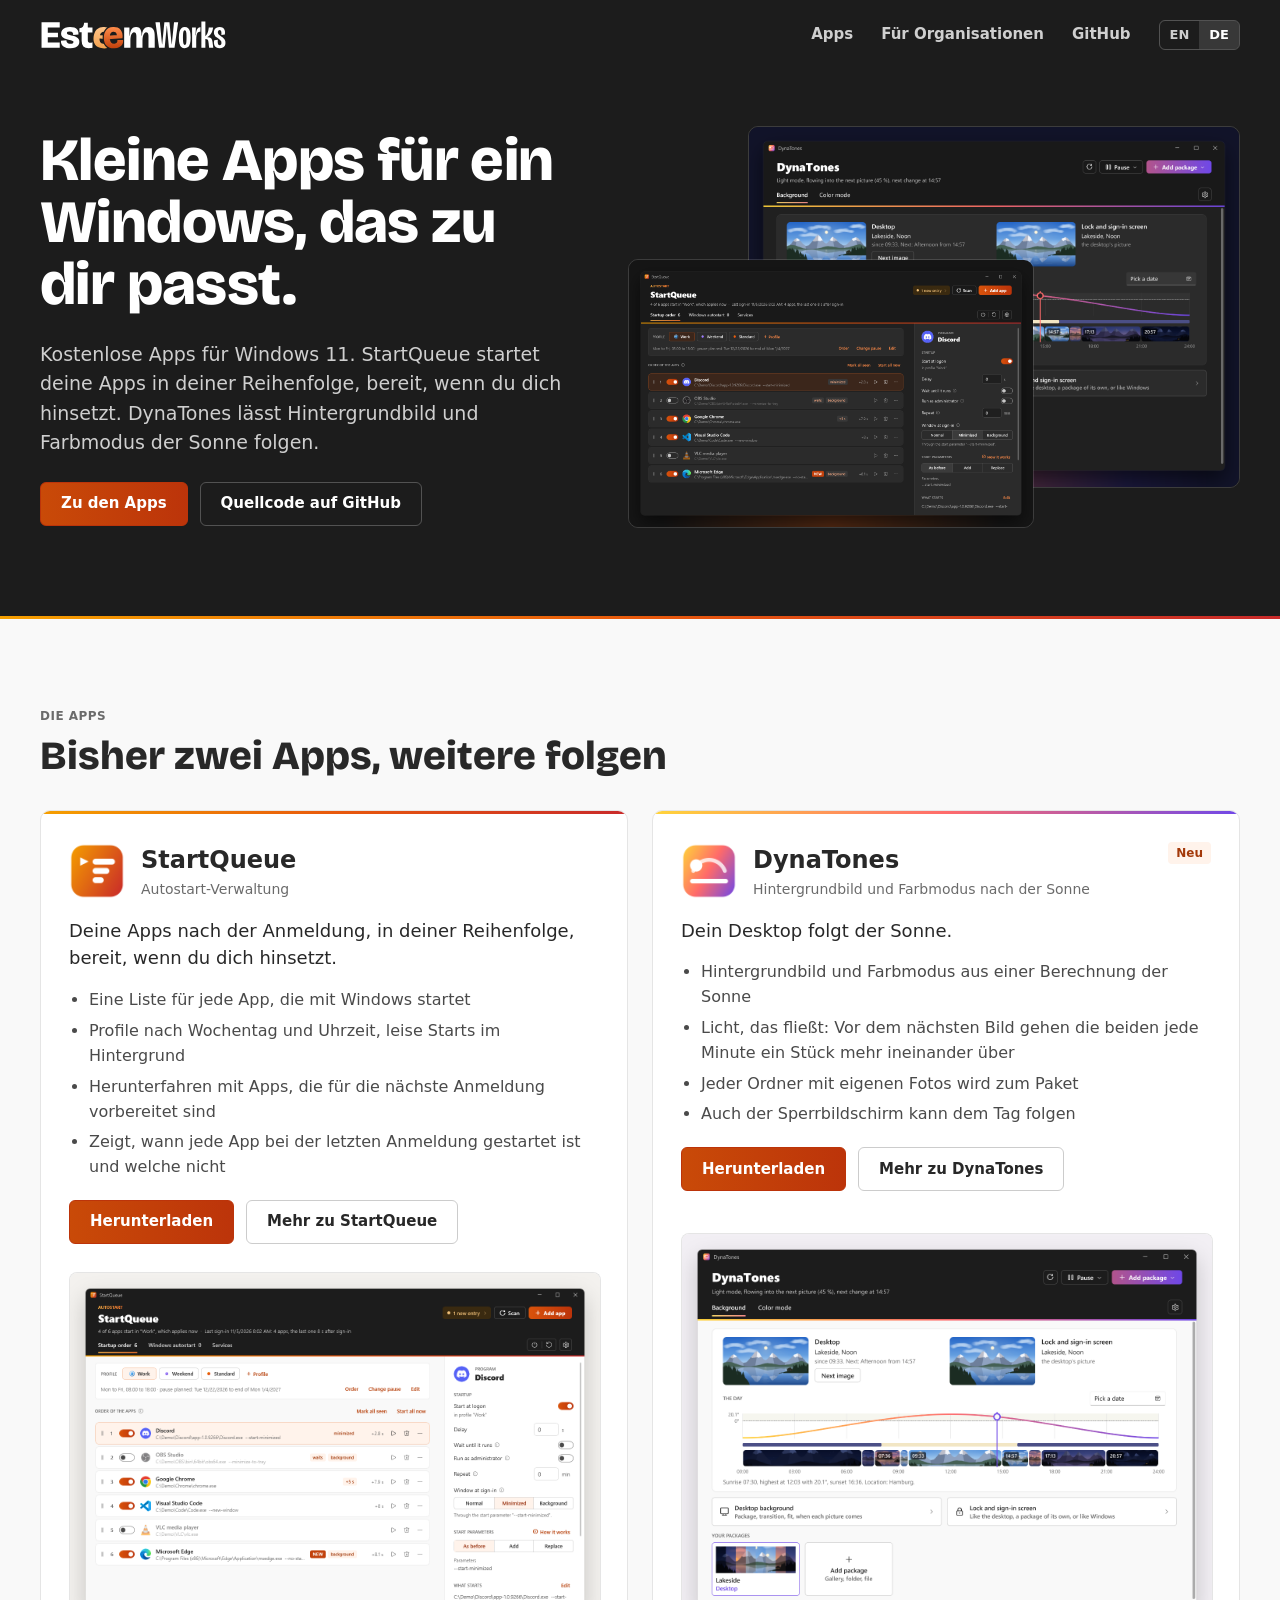
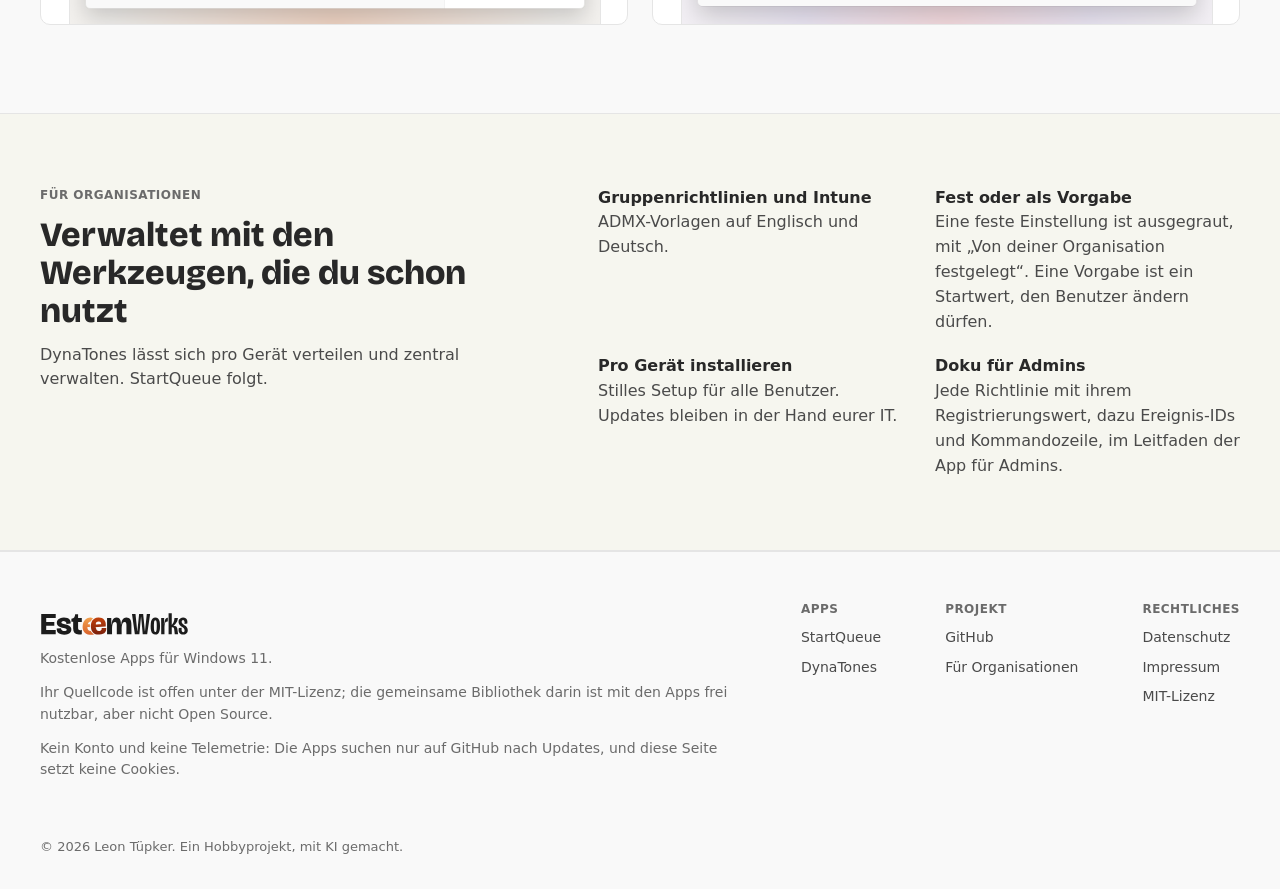
==== de/index.html @ 3b3084d9 "Add the EsteemWorks website Static site in English and German built from the design: home, StartQueu" ====
<!doctype html>
<html lang="de">
<head>
<meta charset="utf-8">
<meta name="viewport" content="width=device-width, initial-scale=1">
<meta name="color-scheme" content="light dark">
<title>EsteemWorks: kleine Apps für Windows 11</title>
<meta name="description" content="Kostenlose Apps für Windows 11. StartQueue startet deine Apps in deiner Reihenfolge, DynaTones lässt Hintergrundbild und Farbmodus der Sonne folgen.">
<link rel="icon" type="image/png" sizes="64x64" href="../assets/img/favicon-64.png">
<link rel="apple-touch-icon" href="../assets/img/apple-touch-icon.png">
<link rel="stylesheet" href="../assets/site.css">
</head>
<body>
<div class="ew" style="background: var(--Bg); color: var(--Text2); font-family: 'Segoe UI', system-ui, sans-serif; font-size: 16px; line-height: 1.55; min-height: 100vh">

<header style="background: var(--HeroBg)">
<nav class="ew-nav" aria-label="Hauptmenü" style="max-width: 1200px; margin: 0 auto; padding: 20px 24px; display: flex; flex-wrap: wrap; align-items: center; justify-content: space-between; gap: 16px 32px">
<a href="index.html" aria-label="EsteemWorks Startseite" style="display: flex; align-items: center"><img src="../assets/img/esteemworks-wordmark-ember-dark.svg" alt="EsteemWorks" width="187" height="30" style="height: 30px; width: auto; display: block"></a>
<div style="display: flex; flex-wrap: wrap; align-items: center; gap: 8px 28px; font-size: 15px; font-weight: 600">
<a href="#apps">Apps</a>
<a href="#organizations">Für Organisationen</a>
<a href="https://github.com/esteemworks">GitHub</a>
<div role="group" aria-label="Sprache" style="display: inline-flex; border: 1px solid rgba(255,255,255,.24); border-radius: 6px; overflow: hidden; font-size: 13px">
<a href="../index.html" hreflang="en" lang="en" style="padding: 4px 10px">EN</a>
<a href="index.html" hreflang="de" lang="de" aria-current="true" style="padding: 4px 10px; background: rgba(255,255,255,.12); color: #ffffff">DE</a>
</div>
</div>
</nav>

<section style="max-width: 1200px; margin: 0 auto; padding: 56px 24px 88px; display: flex; flex-wrap: wrap; align-items: center; gap: 56px">
<div style="flex: 1 1 440px; min-width: 0; display: flex; flex-direction: column; gap: 24px">
<h1 style="margin: 0; font-family: 'Bricolage Grotesque', system-ui, sans-serif; font-weight: 800; font-size: clamp(40px, 5vw, 60px); line-height: 1.04; letter-spacing: -0.01em; color: #ffffff">Kleine Apps für ein Windows, das zu dir passt.</h1>
<p style="margin: 0; font-size: 19px; line-height: 1.55; color: #cfcfcf; max-width: 34em">Kostenlose Apps für Windows 11. StartQueue startet deine Apps in deiner Reihenfolge, bereit, wenn du dich hinsetzt. DynaTones lässt Hintergrundbild und Farbmodus der Sonne folgen.</p>
<div style="display: flex; flex-wrap: wrap; gap: 12px">
<a class="ew-btn ew-btn-primary" href="#apps">Zu den Apps</a>
<a class="ew-btn ew-btn-hero" href="https://github.com/esteemworks">Quellcode auf GitHub</a>
</div>
</div>
<div style="flex: 1 1 520px; min-width: 0; position: relative; padding-bottom: 40px">
<img src="../assets/img/dynatones-dark.png" alt="DynaTones, die Tagesansicht mit dem Bild von jetzt und dem nächsten" width="1360" height="1000" style="display: block; width: 80%; height: auto; margin-left: auto; border-radius: 10px; border: 1px solid rgba(255,255,255,.14)">
<img src="../assets/img/startqueue-dark.png" alt="StartQueue, die Startreihenfolge mit Profilen" width="1360" height="900" style="position: absolute; left: 0; bottom: 0; width: 66%; height: auto; border-radius: 10px; border: 1px solid rgba(255,255,255,.14)">
</div>
</section>
</header>
<div aria-hidden="true" style="height: 3px; background: linear-gradient(90deg, #f59f00, #e8590c, #c92a2a)"></div>

<main>
<section id="apps" style="max-width: 1200px; margin: 0 auto; padding: 88px 24px; display: flex; flex-direction: column; gap: 32px">
<div style="display: flex; flex-direction: column; gap: 8px">
<p style="margin: 0; font-size: 12px; font-weight: 600; letter-spacing: 0.04em; text-transform: uppercase; color: var(--Text4)">Die Apps</p>
<h2 style="margin: 0; font-family: 'Bricolage Grotesque', system-ui, sans-serif; font-weight: 800; font-size: 40px; line-height: 1.1; color: var(--Text1)">Bisher zwei Apps, weitere folgen</h2>
</div>
<div style="display: grid; grid-template-columns: repeat(auto-fit, minmax(min(100%, 480px), 1fr)); gap: 24px">

<article style="background: var(--Surface); border: 1px solid var(--Line); border-radius: 10px; overflow: hidden; display: flex; flex-direction: column">
<div aria-hidden="true" style="height: 3px; background: linear-gradient(90deg, #f59f00, #e8590c, #c92a2a)"></div>
<div style="padding: 28px 28px 0; display: flex; flex-direction: column; gap: 16px; flex-grow: 1">
<div style="display: flex; align-items: center; gap: 16px">
<img src="../assets/img/startqueue-icon.png" alt="" width="56" height="56" style="width: 56px; height: 56px">
<div>
<h3 style="margin: 0; font-size: 24px; font-weight: 700; color: var(--Text1)">StartQueue</h3>
<p style="margin: 0; font-size: 14px; color: var(--Text4)">Autostart-Verwaltung</p>
</div>
</div>
<p style="margin: 0; font-size: 18px; color: var(--Text1)">Deine Apps nach der Anmeldung, in deiner Reihenfolge, bereit, wenn du dich hinsetzt.</p>
<ul style="margin: 0; padding-left: 20px; display: flex; flex-direction: column; gap: 6px; color: var(--Text3)">
<li>Eine Liste für jede App, die mit Windows startet</li>
<li>Profile nach Wochentag und Uhrzeit, leise Starts im Hintergrund</li>
<li>Herunterfahren mit Apps, die für die nächste Anmeldung vorbereitet sind</li>
<li>Zeigt, wann jede App bei der letzten Anmeldung gestartet ist und welche nicht</li>
</ul>
<div style="display: flex; flex-wrap: wrap; gap: 12px; padding-top: 4px">
<a class="ew-btn ew-btn-primary" href="https://github.com/esteemworks/StartQueue/releases/latest">Herunterladen</a>
<a class="ew-btn ew-btn-secondary" href="startqueue/index.html">Mehr zu StartQueue</a>
</div>
</div>
<div style="padding: 28px 28px 0">
<picture><source media="(prefers-color-scheme: dark)" srcset="../assets/img/startqueue-dark.png"><img src="../assets/img/startqueue-light.png" alt="StartQueue, die Startreihenfolge mit Profilen" width="1360" height="900" style="display: block; width: 100%; height: auto; border-radius: 8px 8px 0 0; border: 1px solid var(--Line); border-bottom: 0"></picture>
</div>
</article>

<article style="background: var(--Surface); border: 1px solid var(--Line); border-radius: 10px; overflow: hidden; display: flex; flex-direction: column">
<div aria-hidden="true" style="height: 3px; background: linear-gradient(90deg, #ffd43b, #ff6b6b, #7048e8)"></div>
<div style="padding: 28px 28px 0; display: flex; flex-direction: column; gap: 16px; flex-grow: 1">
<div style="display: flex; align-items: center; gap: 16px">
<img src="../assets/img/dynatones-icon.png" alt="" width="56" height="56" style="width: 56px; height: 56px">
<div style="flex-grow: 1">
<h3 style="margin: 0; font-size: 24px; font-weight: 700; color: var(--Text1)">DynaTones</h3>
<p style="margin: 0; font-size: 14px; color: var(--Text4)">Hintergrundbild und Farbmodus nach der Sonne</p>
</div>
<span style="align-self: flex-start; padding: 2px 8px; border-radius: 4px; background: var(--ChipBg); color: var(--ChipText); font-size: 12px; font-weight: 600">Neu</span>
</div>
<p style="margin: 0; font-size: 18px; color: var(--Text1)">Dein Desktop folgt der Sonne.</p>
<ul style="margin: 0; padding-left: 20px; display: flex; flex-direction: column; gap: 6px; color: var(--Text3)">
<li>Hintergrundbild und Farbmodus aus einer Berechnung der Sonne</li>
<li>Licht, das fließt: Vor dem nächsten Bild gehen die beiden jede Minute ein Stück mehr ineinander über</li>
<li>Jeder Ordner mit eigenen Fotos wird zum Paket</li>
<li>Auch der Sperrbildschirm kann dem Tag folgen</li>
</ul>
<div style="display: flex; flex-wrap: wrap; gap: 12px; padding-top: 4px">
<a class="ew-btn ew-btn-primary" href="https://github.com/esteemworks/DynaTones/releases/latest">Herunterladen</a>
<a class="ew-btn ew-btn-secondary" href="dynatones/index.html">Mehr zu DynaTones</a>
</div>
</div>
<div style="padding: 28px 28px 0">
<picture><source media="(prefers-color-scheme: dark)" srcset="../assets/img/dynatones-dark.png"><img src="../assets/img/dynatones-light.png" alt="DynaTones, die Tagesansicht mit dem Bild von jetzt und dem nächsten" width="1360" height="1000" style="display: block; width: 100%; height: auto; border-radius: 8px 8px 0 0; border: 1px solid var(--Line); border-bottom: 0"></picture>
</div>
</article>

</div>
</section>

<section id="organizations" style="background: var(--Surface2); border-top: 1px solid var(--Line); border-bottom: 1px solid var(--Line)">
<div style="max-width: 1200px; margin: 0 auto; padding: 72px 24px; display: flex; flex-wrap: wrap; gap: 40px 56px; align-items: flex-start">
<div style="flex: 1 1 380px; min-width: 0; display: flex; flex-direction: column; gap: 12px">
<p style="margin: 0; font-size: 12px; font-weight: 600; letter-spacing: 0.04em; text-transform: uppercase; color: var(--Text4)">Für Organisationen</p>
<h2 style="margin: 0; font-family: 'Bricolage Grotesque', system-ui, sans-serif; font-weight: 800; font-size: 34px; line-height: 1.12; color: var(--Text1)">Verwaltet mit den Werkzeugen, die du schon nutzt</h2>
<p style="margin: 0; color: var(--Text3)">DynaTones lässt sich pro Gerät verteilen und zentral verwalten. StartQueue folgt.</p>
</div>
<ul style="flex: 1 1 520px; min-width: 0; margin: 0; padding: 0; list-style: none; display: grid; grid-template-columns: repeat(auto-fit, minmax(min(100%, 240px), 1fr)); gap: 20px 32px; color: var(--Text3)">
<li><strong style="display: block; color: var(--Text1); font-weight: 700">Gruppenrichtlinien und Intune</strong>ADMX-Vorlagen auf Englisch und Deutsch.</li>
<li><strong style="display: block; color: var(--Text1); font-weight: 700">Fest oder als Vorgabe</strong>Eine feste Einstellung ist ausgegraut, mit „Von deiner Organisation festgelegt“. Eine Vorgabe ist ein Startwert, den Benutzer ändern dürfen.</li>
<li><strong style="display: block; color: var(--Text1); font-weight: 700">Pro Gerät installieren</strong>Stilles Setup für alle Benutzer. Updates bleiben in der Hand eurer IT.</li>
<li><strong style="display: block; color: var(--Text1); font-weight: 700">Doku für Admins</strong>Jede Richtlinie mit ihrem Registrierungswert, dazu Ereignis-IDs und Kommandozeile, im Leitfaden der App für Admins.</li>
</ul>
</div>
</section>

</main>


<footer class="ew-foot" style="background: var(--Footer); border-top: 1px solid var(--Line)">
<div style="max-width: 1200px; margin: 0 auto; padding: 48px 24px 40px; display: flex; flex-wrap: wrap; gap: 32px 64px; justify-content: space-between">
<div style="display: flex; flex-direction: column; gap: 12px; flex: 1 1 280px">
<picture><source media="(prefers-color-scheme: dark)" srcset="../assets/img/esteemworks-wordmark-ember-dark.svg"><img src="../assets/img/esteemworks-wordmark-ember-light.svg" alt="EsteemWorks" width="149" height="24" style="height: 24px; width: auto; display: block; align-self: flex-start"></picture>
<p style="margin: 0; font-size: 14px; color: var(--Text4)">Kostenlose Apps für Windows 11.</p>
<p style="margin: 0; font-size: 14px; color: var(--Text4)">Ihr Quellcode ist offen unter der MIT-Lizenz; die gemeinsame Bibliothek darin ist mit den Apps frei nutzbar, aber nicht Open Source.</p>
<p style="margin: 0; font-size: 14px; color: var(--Text4)">Kein Konto und keine Telemetrie: Die Apps suchen nur auf GitHub nach Updates, und diese Seite setzt keine Cookies.</p>
</div>
<div style="display: flex; flex-wrap: wrap; gap: 32px 64px; font-size: 14px">
<div style="display: flex; flex-direction: column; gap: 8px">
<p style="margin: 0; font-size: 12px; font-weight: 600; letter-spacing: 0.04em; text-transform: uppercase; color: var(--Text4)">Apps</p>
<a href="startqueue/index.html">StartQueue</a>
<a href="dynatones/index.html">DynaTones</a>
</div>
<div style="display: flex; flex-direction: column; gap: 8px">
<p style="margin: 0; font-size: 12px; font-weight: 600; letter-spacing: 0.04em; text-transform: uppercase; color: var(--Text4)">Projekt</p>
<a href="https://github.com/esteemworks">GitHub</a>
<a href="#organizations">Für Organisationen</a>
</div>
<div style="display: flex; flex-direction: column; gap: 8px">
<p style="margin: 0; font-size: 12px; font-weight: 600; letter-spacing: 0.04em; text-transform: uppercase; color: var(--Text4)">Rechtliches</p>
<a href="datenschutz/index.html">Datenschutz</a>
<a href="impressum/index.html">Impressum</a>
<a href="https://github.com/esteemworks/StartQueue/blob/main/LICENSE">MIT-Lizenz</a>
</div>
</div>
</div>
<div style="max-width: 1200px; margin: 0 auto; padding: 16px 24px 32px; font-size: 13px; color: var(--Text4)">© 2026 Leon Tüpker. Ein Hobbyprojekt, mit KI gemacht.</div>
</footer>

</div>
</body>
</html>
---- assets/site.css ----
@font-face{font-family:"Bricolage Grotesque";src:url("fonts/BricolageGrotesque-Variable.ttf") format("truetype");font-weight:200 800;font-stretch:75% 100%;font-display:swap}
:root{color-scheme:light;--Bg:#f9f9f9;--Surface:#ffffff;--Surface2:#f6f6ef;--Line:#e5e5e5;--ControlLine:#cccccc;--Text1:#282828;--Text2:#363636;--Text3:#4a4a4a;--Text4:#6b6b6b;--Accent:#b8400a;--Hover:#f3f3f3;--Footer:#f9f9f9;--HeroBg:#1c1c1c;--ChipBg:#fff3eb;--ChipText:#a3390a;--WarnBg:#fbf1e1;--WarnText:#8a560c;--Focus:#e8590c}
@media (prefers-color-scheme: dark){:root{color-scheme:dark;--Bg:#202020;--Surface:#2b2b2b;--Surface2:#333333;--Line:#3a3a3a;--ControlLine:#5a5a5a;--Text1:#ffffff;--Text2:#e4e4e4;--Text3:#c8c8c8;--Text4:#a6a6a6;--Accent:#ff8c4a;--Hover:#323232;--Footer:#262626;--HeroBg:#191919;--ChipBg:#383838;--ChipText:#ffb089;--WarnBg:#433519;--WarnText:#f0c078;--Focus:#ff8c4a}}
body{margin:0;background:var(--Bg)}
picture{display:contents}
a{color:var(--Accent)}
a:hover{color:var(--Text1)}
.ew a:focus-visible,.ew summary:focus-visible{outline:2px solid var(--Focus);outline-offset:3px;border-radius:6px}
.ew-nav a{color:#cfcfcf;text-decoration:none}
.ew-nav a:hover{color:#ffffff}
.ew-hero-link{color:#cfcfcf}
.ew-hero-link:hover{color:#ffffff}
.ew-btn{display:inline-flex;align-items:center;justify-content:center;gap:8px;min-height:44px;padding:0 20px;border-radius:6px;font-size:15px;font-weight:600;text-decoration:none;box-sizing:border-box;border:1px solid transparent}
.ew-btn-primary{background:linear-gradient(90deg,#c94a08,#bc340a);border-color:#bc340a;color:#ffffff}
.ew-btn-primary:hover{background:linear-gradient(90deg,#b04006,#922705);color:#ffffff}
.ew-btn-hero{border-color:rgba(255,255,255,.24);color:#ffffff}
.ew-btn-hero:hover{background:rgba(255,255,255,.12);color:#ffffff}
.ew-btn-secondary{border-color:var(--ControlLine);background:var(--Surface);color:var(--Text1)}
.ew-btn-secondary:hover{background:var(--Hover);color:var(--Text1)}
.ew-foot a{color:var(--Text3);text-decoration:none}
.ew-foot a:hover{color:var(--Accent);text-decoration:underline}
.ew-play:hover .ew-play-dot{transform:scale(1.06)}
.ew-faq summary{cursor:pointer;list-style:none;font-weight:700;color:var(--Text1);padding:18px 0}
.ew-faq summary::-webkit-details-marker{display:none}
.ew-legal h2{margin:16px 0 0;font-size:20px;font-weight:700;line-height:1.3;color:var(--Text1)}
.ew-legal p,.ew-legal ul{margin:0;color:var(--Text3)}
.ew-legal ul{padding-left:20px;display:flex;flex-direction:column;gap:6px}
.ew-legal address{font-style:normal;color:var(--Text3)}
.ew-ph{font-family:Consolas,ui-monospace,monospace;font-size:.95em;color:var(--Text1);background:var(--WarnBg);padding:0 4px;border-radius:4px}
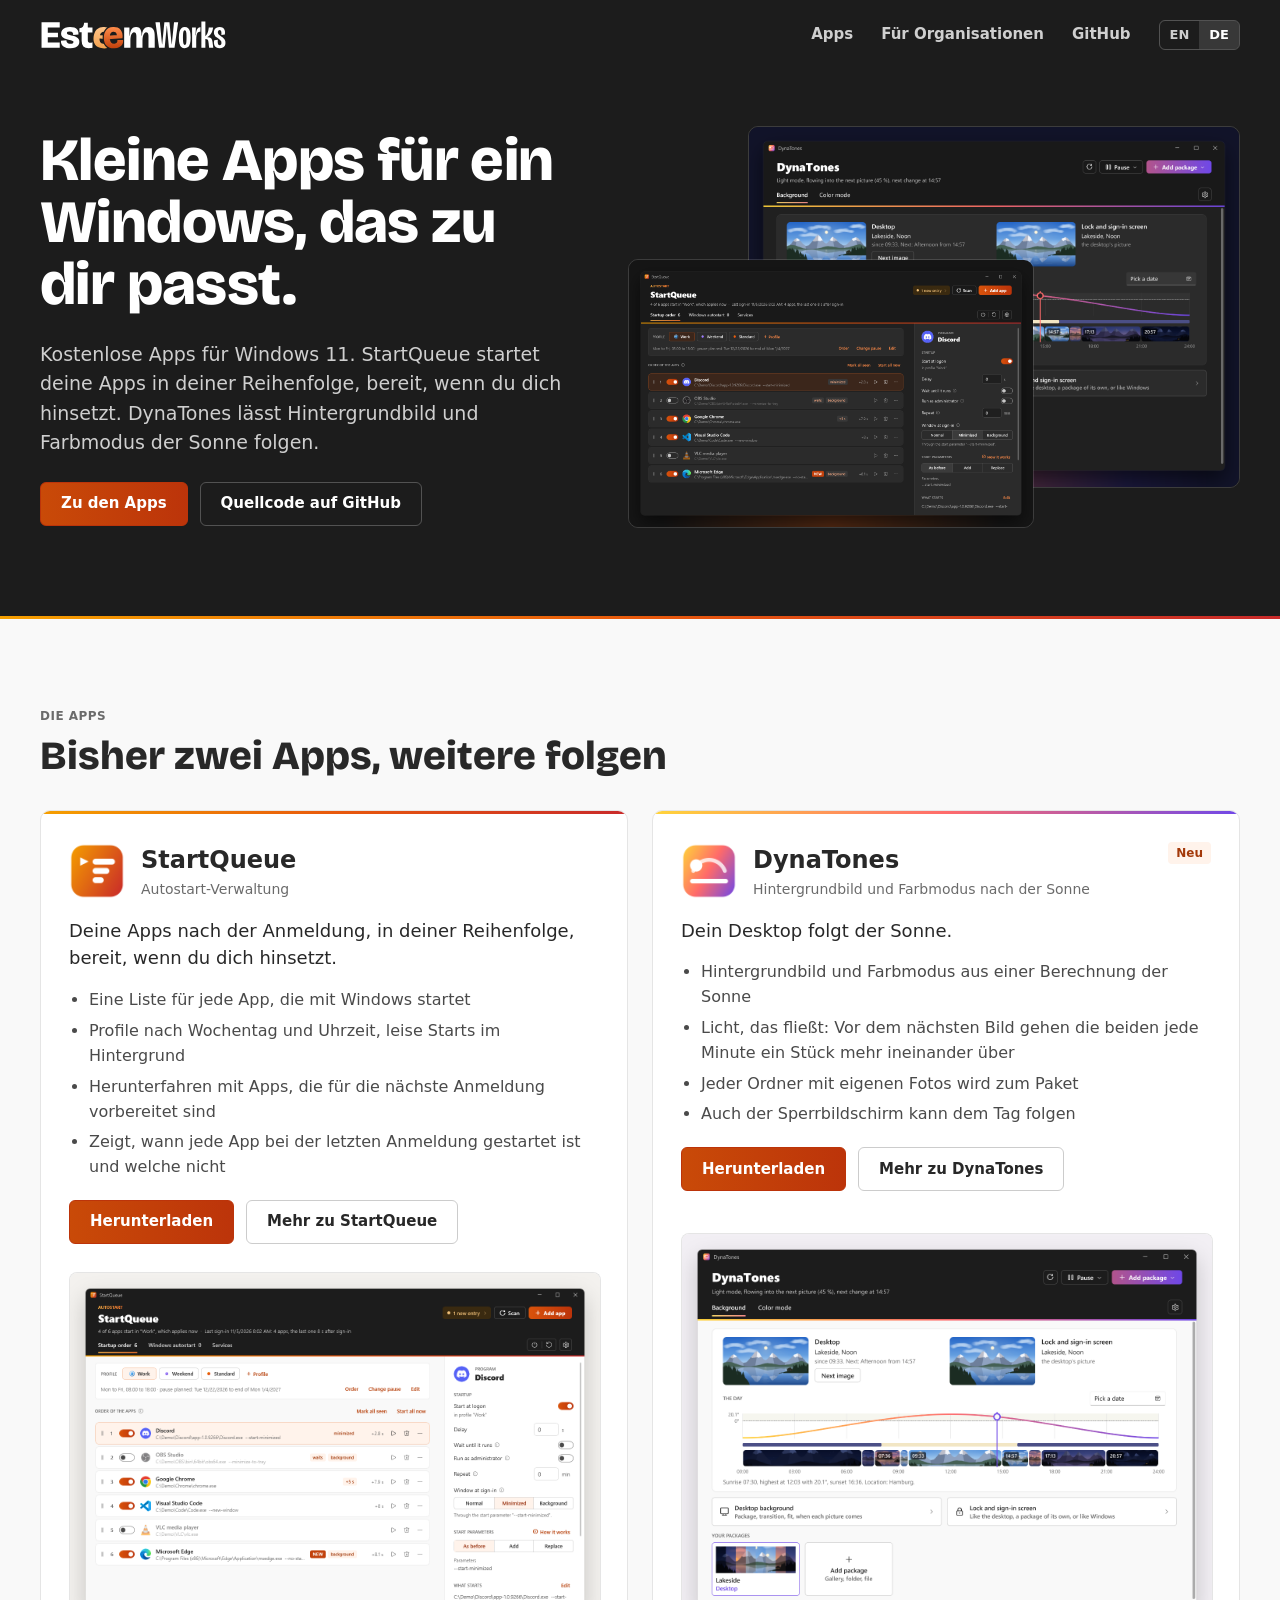
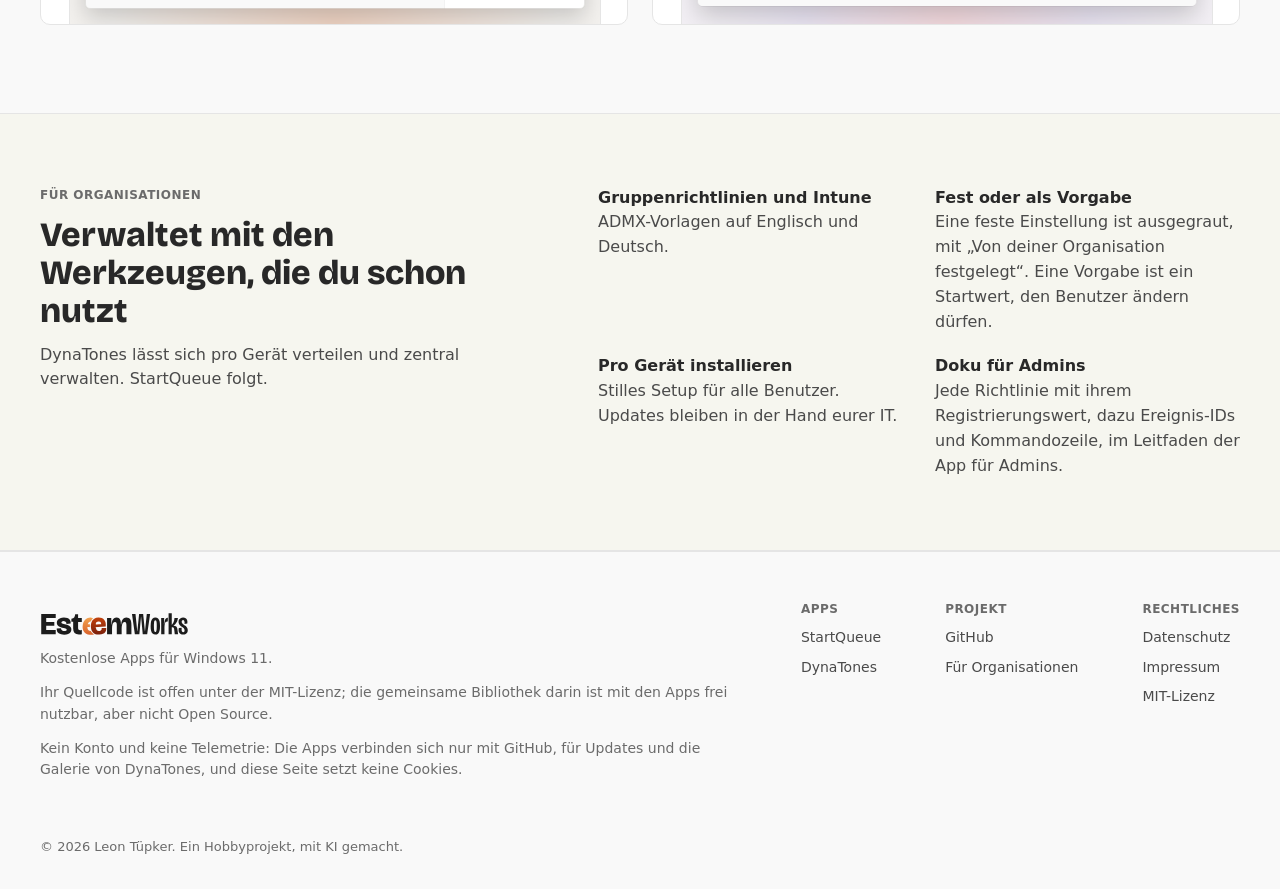
==== commit 98f4363b: "Footer: the apps connect only to GitHub, for updates and the gallery of DynaTones Co-Authored-By: Cl" ====
--- a/de/index.html
+++ b/de/index.html
@@ -135,7 +135,7 @@
 <picture><source media="(prefers-color-scheme: dark)" srcset="../assets/img/esteemworks-wordmark-ember-dark.svg"><img src="../assets/img/esteemworks-wordmark-ember-light.svg" alt="EsteemWorks" width="149" height="24" style="height: 24px; width: auto; display: block; align-self: flex-start"></picture>
 <p style="margin: 0; font-size: 14px; color: var(--Text4)">Kostenlose Apps für Windows 11.</p>
 <p style="margin: 0; font-size: 14px; color: var(--Text4)">Ihr Quellcode ist offen unter der MIT-Lizenz; die gemeinsame Bibliothek darin ist mit den Apps frei nutzbar, aber nicht Open Source.</p>
-<p style="margin: 0; font-size: 14px; color: var(--Text4)">Kein Konto und keine Telemetrie: Die Apps suchen nur auf GitHub nach Updates, und diese Seite setzt keine Cookies.</p>
+<p style="margin: 0; font-size: 14px; color: var(--Text4)">Kein Konto und keine Telemetrie: Die Apps verbinden sich nur mit GitHub, für Updates und die Galerie von DynaTones, und diese Seite setzt keine Cookies.</p>
 </div>
 <div style="display: flex; flex-wrap: wrap; gap: 32px 64px; font-size: 14px">
 <div style="display: flex; flex-direction: column; gap: 8px">
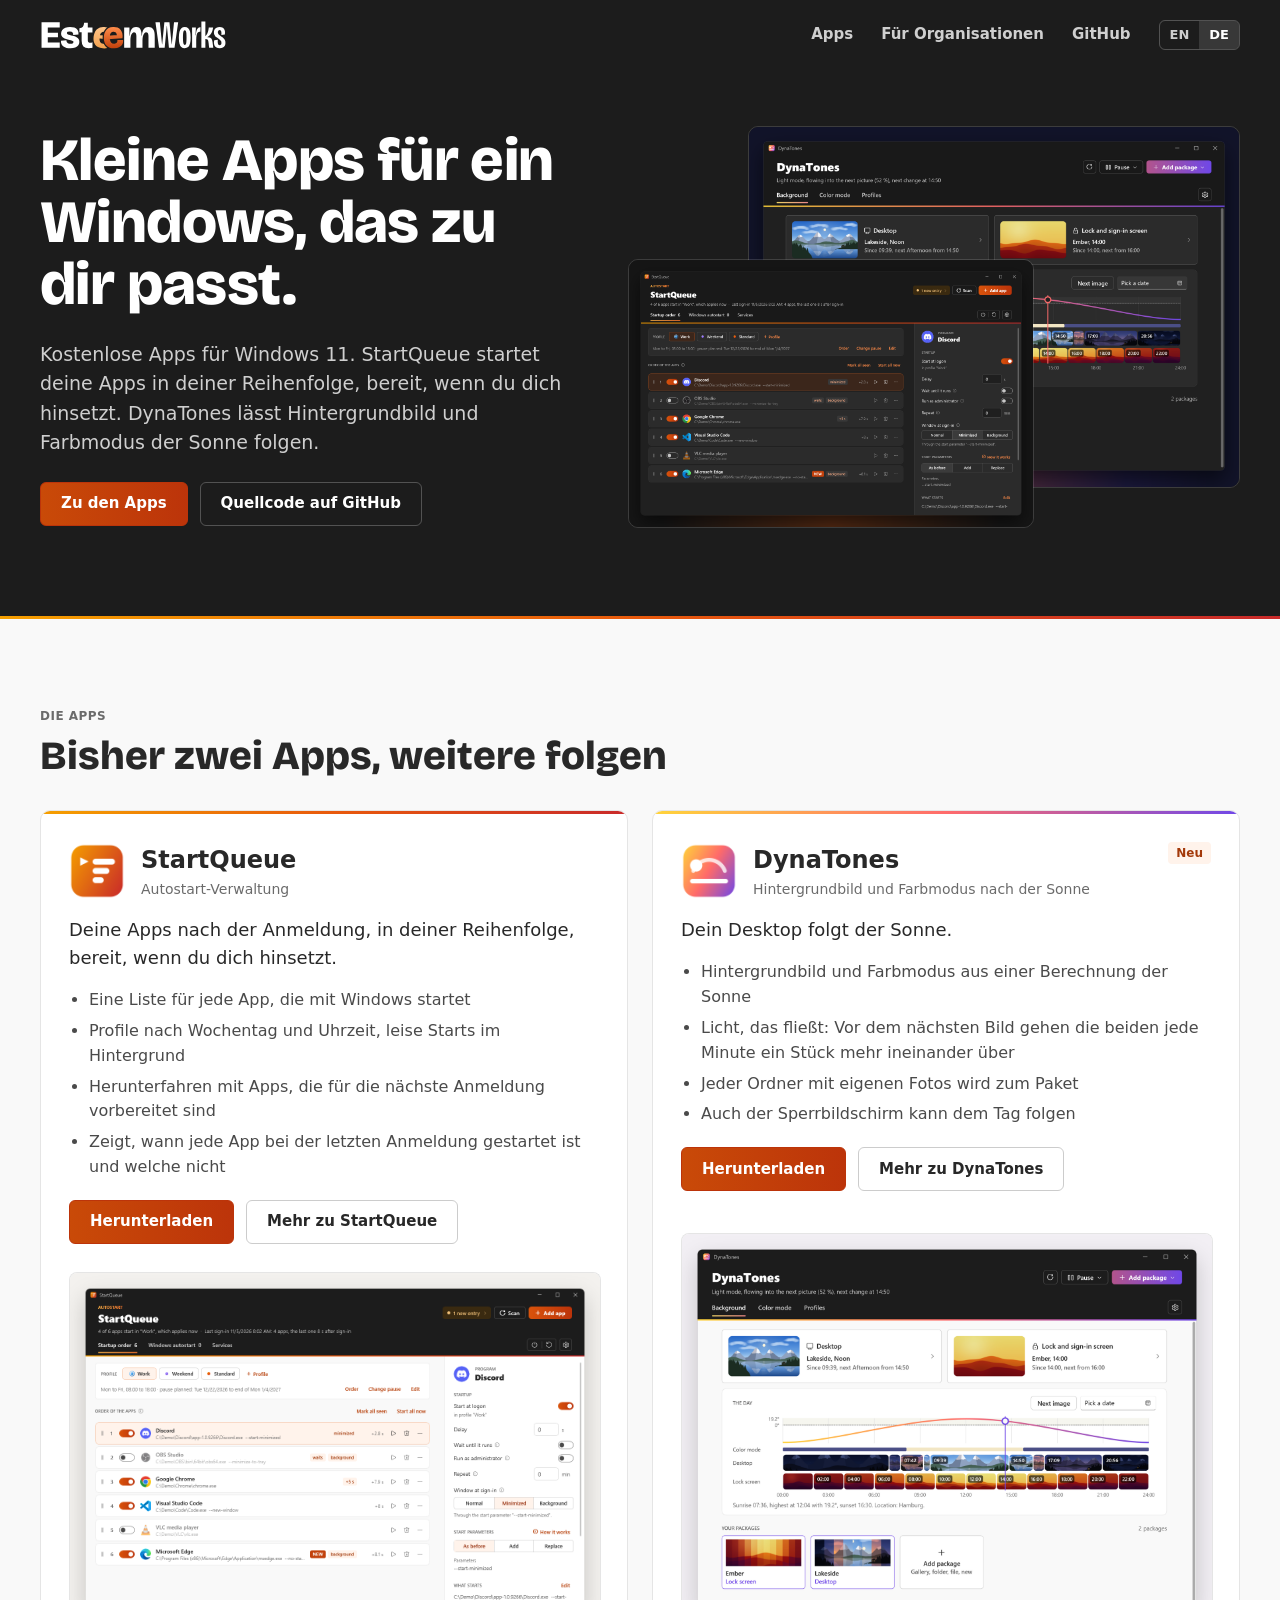
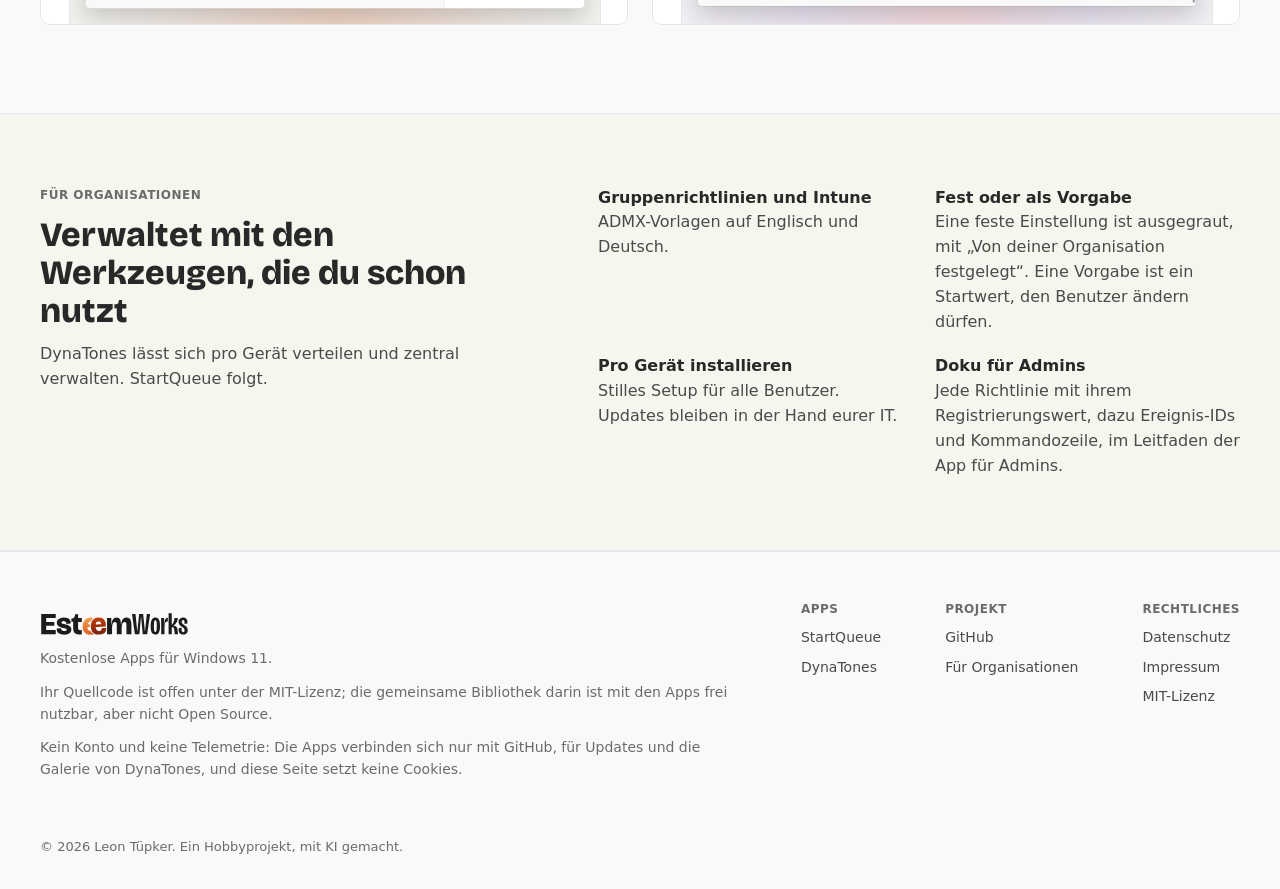
==== commit b5d165d3: "DynaTones 0.4: new pictures, captions and the film's length Co-Authored-By: Claude Opus 5.5 <noreply" ====
--- a/de/index.html
+++ b/de/index.html
@@ -37,7 +37,7 @@
 </div>
 </div>
 <div style="flex: 1 1 520px; min-width: 0; position: relative; padding-bottom: 40px">
-<img src="../assets/img/dynatones-dark.png" alt="DynaTones, die Tagesansicht mit dem Bild von jetzt und dem nächsten" width="1360" height="1000" style="display: block; width: 80%; height: auto; margin-left: auto; border-radius: 10px; border: 1px solid rgba(255,255,255,.14)">
+<img src="../assets/img/dynatones-dark.png" alt="DynaTones, Desktop und Sperrbildschirm jetzt und die Sonne über den Tag" width="1600" height="1176" style="display: block; width: 80%; height: auto; margin-left: auto; border-radius: 10px; border: 1px solid rgba(255,255,255,.14)">
 <img src="../assets/img/startqueue-dark.png" alt="StartQueue, die Startreihenfolge mit Profilen" width="1360" height="900" style="position: absolute; left: 0; bottom: 0; width: 66%; height: auto; border-radius: 10px; border: 1px solid rgba(255,255,255,.14)">
 </div>
 </section>
@@ -103,7 +103,7 @@
 </div>
 </div>
 <div style="padding: 28px 28px 0">
-<picture><source media="(prefers-color-scheme: dark)" srcset="../assets/img/dynatones-dark.png"><img src="../assets/img/dynatones-light.png" alt="DynaTones, die Tagesansicht mit dem Bild von jetzt und dem nächsten" width="1360" height="1000" style="display: block; width: 100%; height: auto; border-radius: 8px 8px 0 0; border: 1px solid var(--Line); border-bottom: 0"></picture>
+<picture><source media="(prefers-color-scheme: dark)" srcset="../assets/img/dynatones-dark.png"><img src="../assets/img/dynatones-light.png" alt="DynaTones, Desktop und Sperrbildschirm jetzt und die Sonne über den Tag" width="1600" height="1176" style="display: block; width: 100%; height: auto; border-radius: 8px 8px 0 0; border: 1px solid var(--Line); border-bottom: 0"></picture>
 </div>
 </article>
 
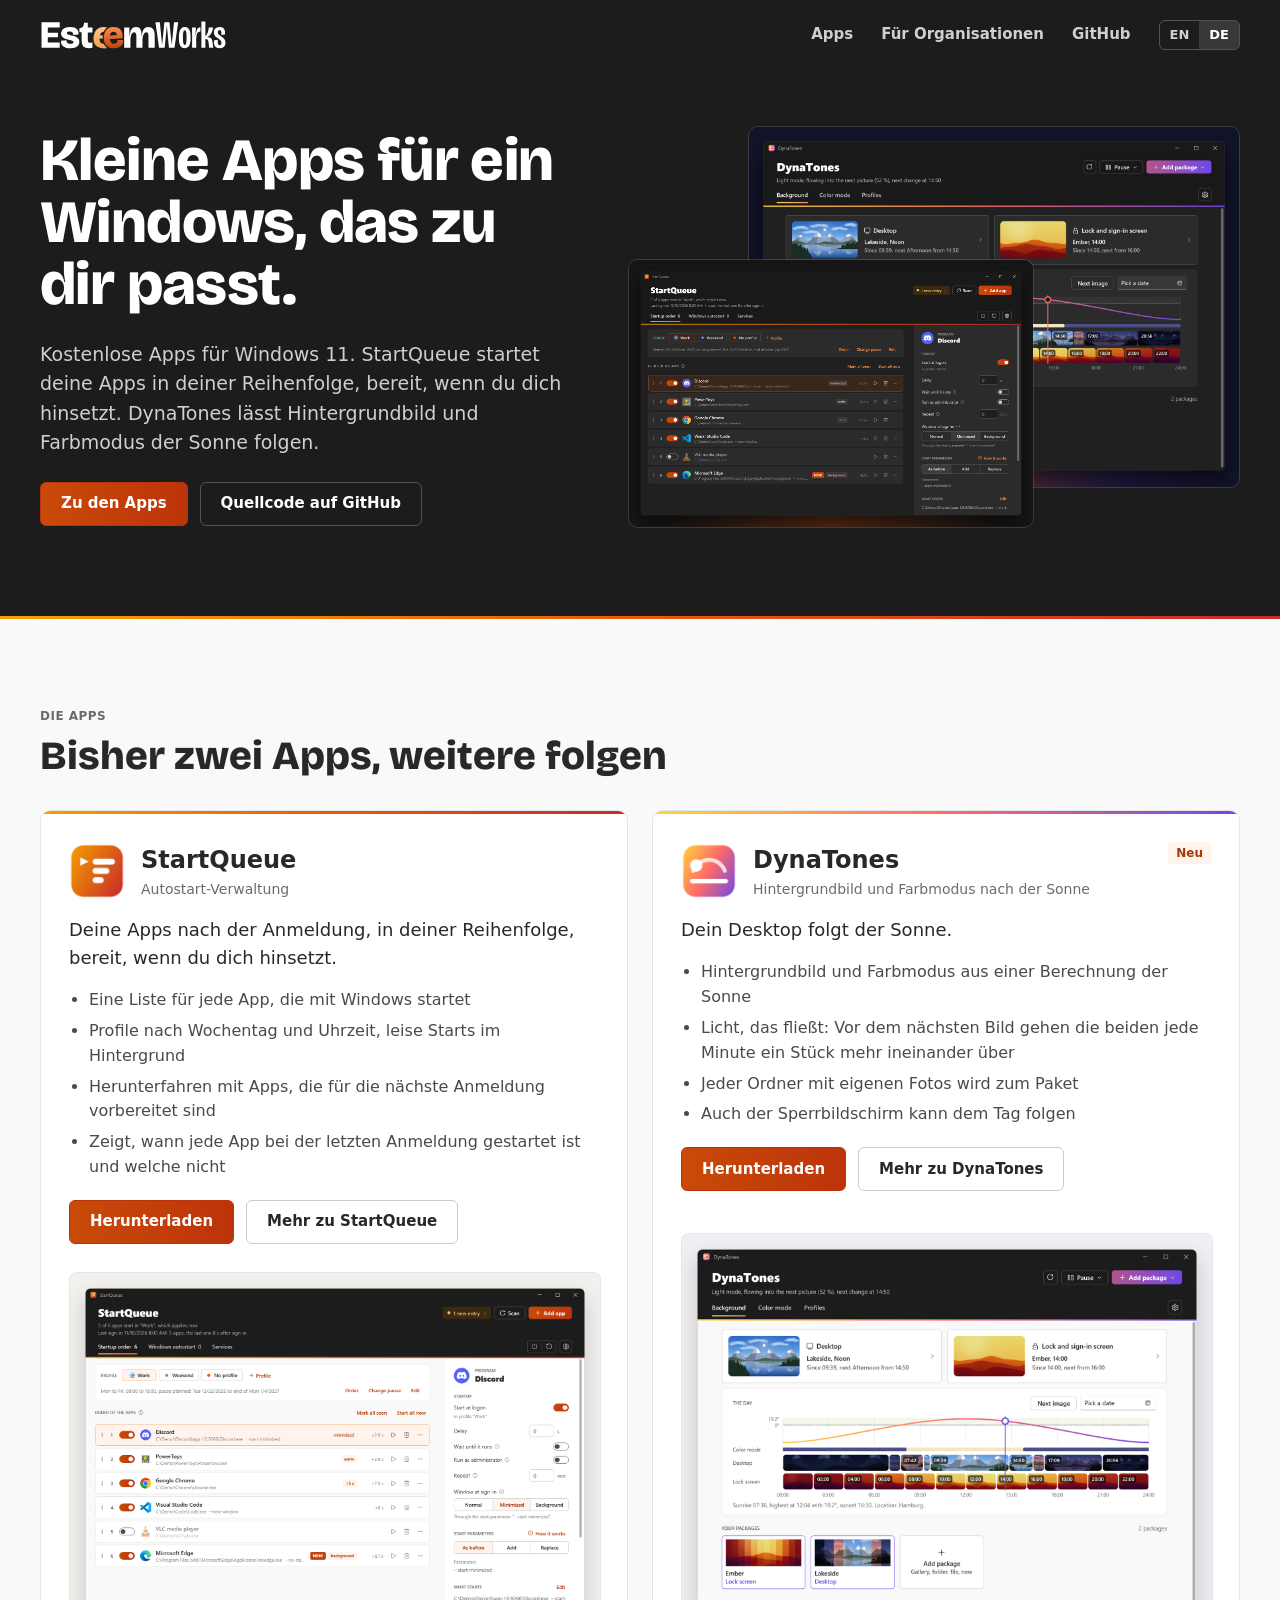
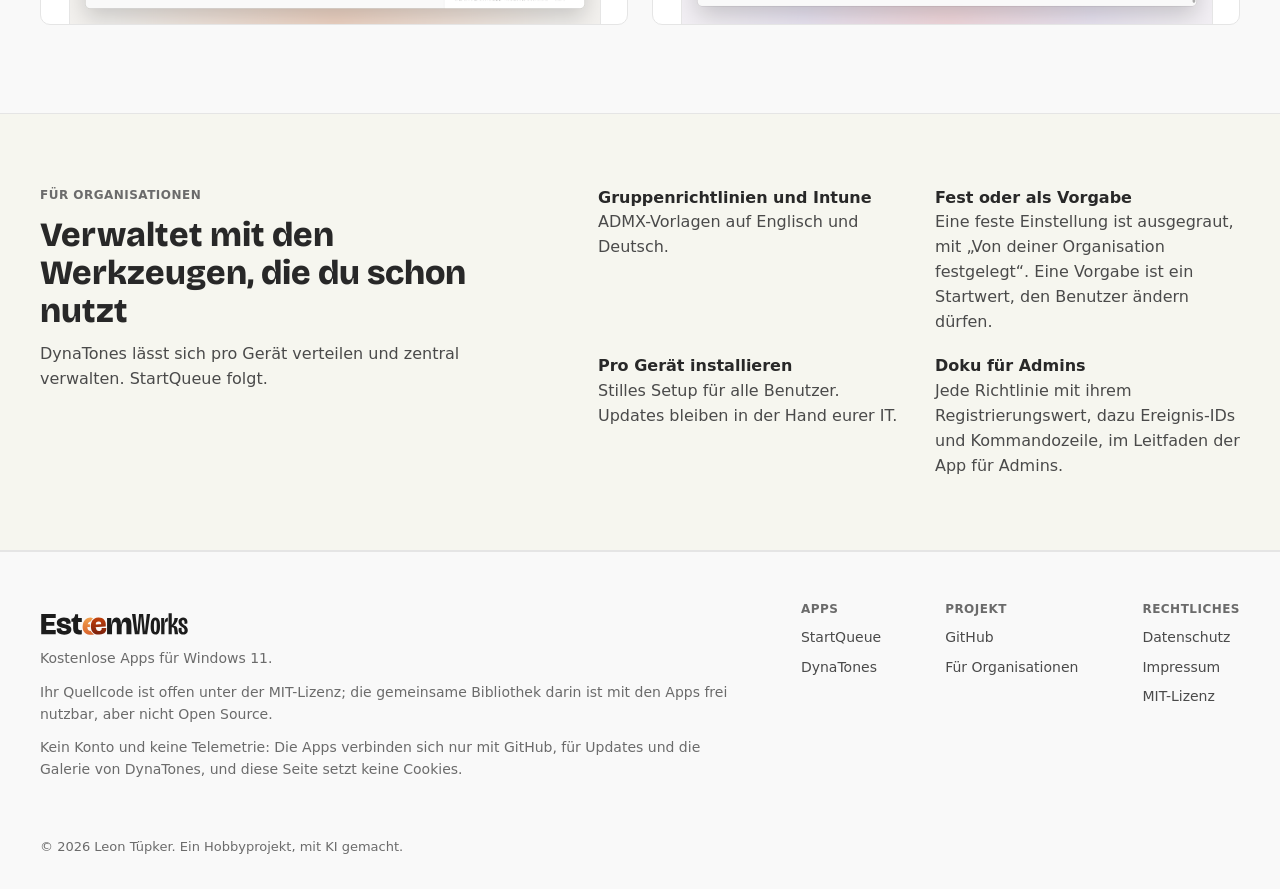
==== commit 3f1a8eb5: "StartQueue: new pictures and the tour's length Co-Authored-By: Claude Opus 5.5 <noreply@anthropic.co" ====
--- a/de/index.html
+++ b/de/index.html
@@ -38,7 +38,7 @@
 </div>
 <div style="flex: 1 1 520px; min-width: 0; position: relative; padding-bottom: 40px">
 <img src="../assets/img/dynatones-dark.png" alt="DynaTones, Desktop und Sperrbildschirm jetzt und die Sonne über den Tag" width="1600" height="1176" style="display: block; width: 80%; height: auto; margin-left: auto; border-radius: 10px; border: 1px solid rgba(255,255,255,.14)">
-<img src="../assets/img/startqueue-dark.png" alt="StartQueue, die Startreihenfolge mit Profilen" width="1360" height="900" style="position: absolute; left: 0; bottom: 0; width: 66%; height: auto; border-radius: 10px; border: 1px solid rgba(255,255,255,.14)">
+<img src="../assets/img/startqueue-dark.png" alt="StartQueue, die Startreihenfolge mit Profilen" width="1600" height="1059" style="position: absolute; left: 0; bottom: 0; width: 66%; height: auto; border-radius: 10px; border: 1px solid rgba(255,255,255,.14)">
 </div>
 </section>
 </header>
@@ -75,7 +75,7 @@
 </div>
 </div>
 <div style="padding: 28px 28px 0">
-<picture><source media="(prefers-color-scheme: dark)" srcset="../assets/img/startqueue-dark.png"><img src="../assets/img/startqueue-light.png" alt="StartQueue, die Startreihenfolge mit Profilen" width="1360" height="900" style="display: block; width: 100%; height: auto; border-radius: 8px 8px 0 0; border: 1px solid var(--Line); border-bottom: 0"></picture>
+<picture><source media="(prefers-color-scheme: dark)" srcset="../assets/img/startqueue-dark.png"><img src="../assets/img/startqueue-light.png" alt="StartQueue, die Startreihenfolge mit Profilen" width="1600" height="1059" style="display: block; width: 100%; height: auto; border-radius: 8px 8px 0 0; border: 1px solid var(--Line); border-bottom: 0"></picture>
 </div>
 </article>
 
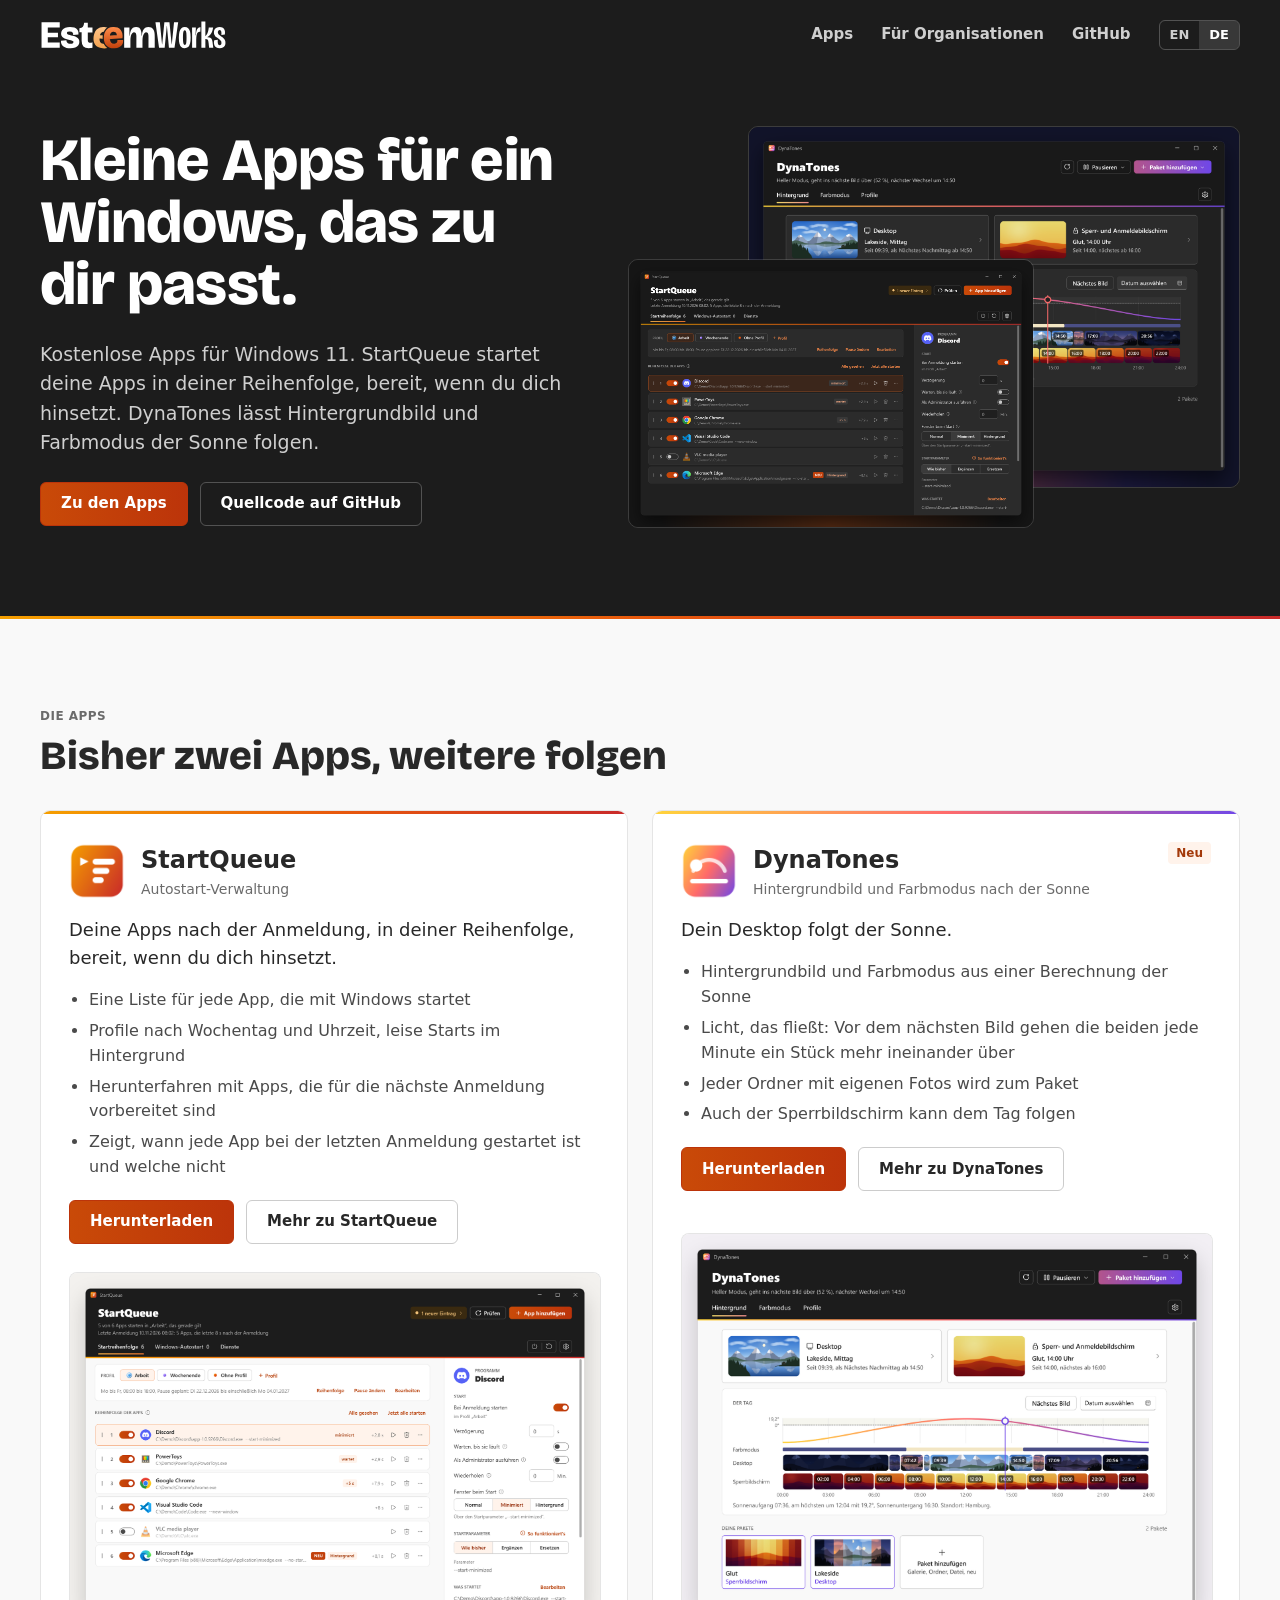
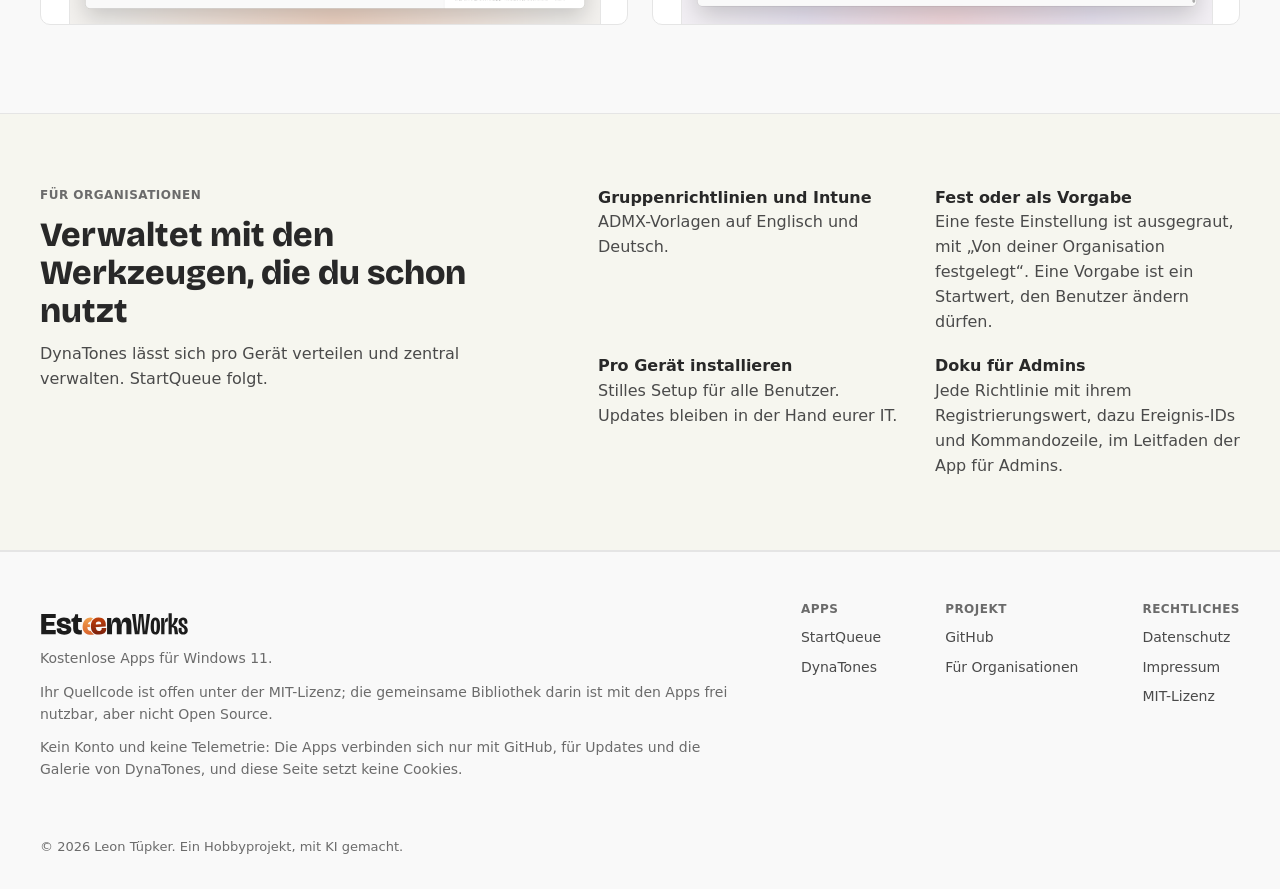
==== commit ec02ba4c: "German pages show the apps in German; films play right on the page Co-Authored-By: Claude Opus 5.5 <" ====
--- a/de/index.html
+++ b/de/index.html
@@ -37,8 +37,8 @@
 </div>
 </div>
 <div style="flex: 1 1 520px; min-width: 0; position: relative; padding-bottom: 40px">
-<img src="../assets/img/dynatones-dark.png" alt="DynaTones, Desktop und Sperrbildschirm jetzt und die Sonne über den Tag" width="1600" height="1176" style="display: block; width: 80%; height: auto; margin-left: auto; border-radius: 10px; border: 1px solid rgba(255,255,255,.14)">
-<img src="../assets/img/startqueue-dark.png" alt="StartQueue, die Startreihenfolge mit Profilen" width="1600" height="1059" style="position: absolute; left: 0; bottom: 0; width: 66%; height: auto; border-radius: 10px; border: 1px solid rgba(255,255,255,.14)">
+<img src="../assets/img/dynatones-dark-de.png" alt="DynaTones, Desktop und Sperrbildschirm jetzt und die Sonne über den Tag" width="1600" height="1176" style="display: block; width: 80%; height: auto; margin-left: auto; border-radius: 10px; border: 1px solid rgba(255,255,255,.14)">
+<img src="../assets/img/startqueue-dark-de.png" alt="StartQueue, die Startreihenfolge mit Profilen" width="1600" height="1059" style="position: absolute; left: 0; bottom: 0; width: 66%; height: auto; border-radius: 10px; border: 1px solid rgba(255,255,255,.14)">
 </div>
 </section>
 </header>
@@ -75,7 +75,7 @@
 </div>
 </div>
 <div style="padding: 28px 28px 0">
-<picture><source media="(prefers-color-scheme: dark)" srcset="../assets/img/startqueue-dark.png"><img src="../assets/img/startqueue-light.png" alt="StartQueue, die Startreihenfolge mit Profilen" width="1600" height="1059" style="display: block; width: 100%; height: auto; border-radius: 8px 8px 0 0; border: 1px solid var(--Line); border-bottom: 0"></picture>
+<picture><source media="(prefers-color-scheme: dark)" srcset="../assets/img/startqueue-dark-de.png"><img src="../assets/img/startqueue-light-de.png" alt="StartQueue, die Startreihenfolge mit Profilen" width="1600" height="1059" style="display: block; width: 100%; height: auto; border-radius: 8px 8px 0 0; border: 1px solid var(--Line); border-bottom: 0"></picture>
 </div>
 </article>
 
@@ -103,7 +103,7 @@
 </div>
 </div>
 <div style="padding: 28px 28px 0">
-<picture><source media="(prefers-color-scheme: dark)" srcset="../assets/img/dynatones-dark.png"><img src="../assets/img/dynatones-light.png" alt="DynaTones, Desktop und Sperrbildschirm jetzt und die Sonne über den Tag" width="1600" height="1176" style="display: block; width: 100%; height: auto; border-radius: 8px 8px 0 0; border: 1px solid var(--Line); border-bottom: 0"></picture>
+<picture><source media="(prefers-color-scheme: dark)" srcset="../assets/img/dynatones-dark-de.png"><img src="../assets/img/dynatones-light-de.png" alt="DynaTones, Desktop und Sperrbildschirm jetzt und die Sonne über den Tag" width="1600" height="1176" style="display: block; width: 100%; height: auto; border-radius: 8px 8px 0 0; border: 1px solid var(--Line); border-bottom: 0"></picture>
 </div>
 </article>
 
